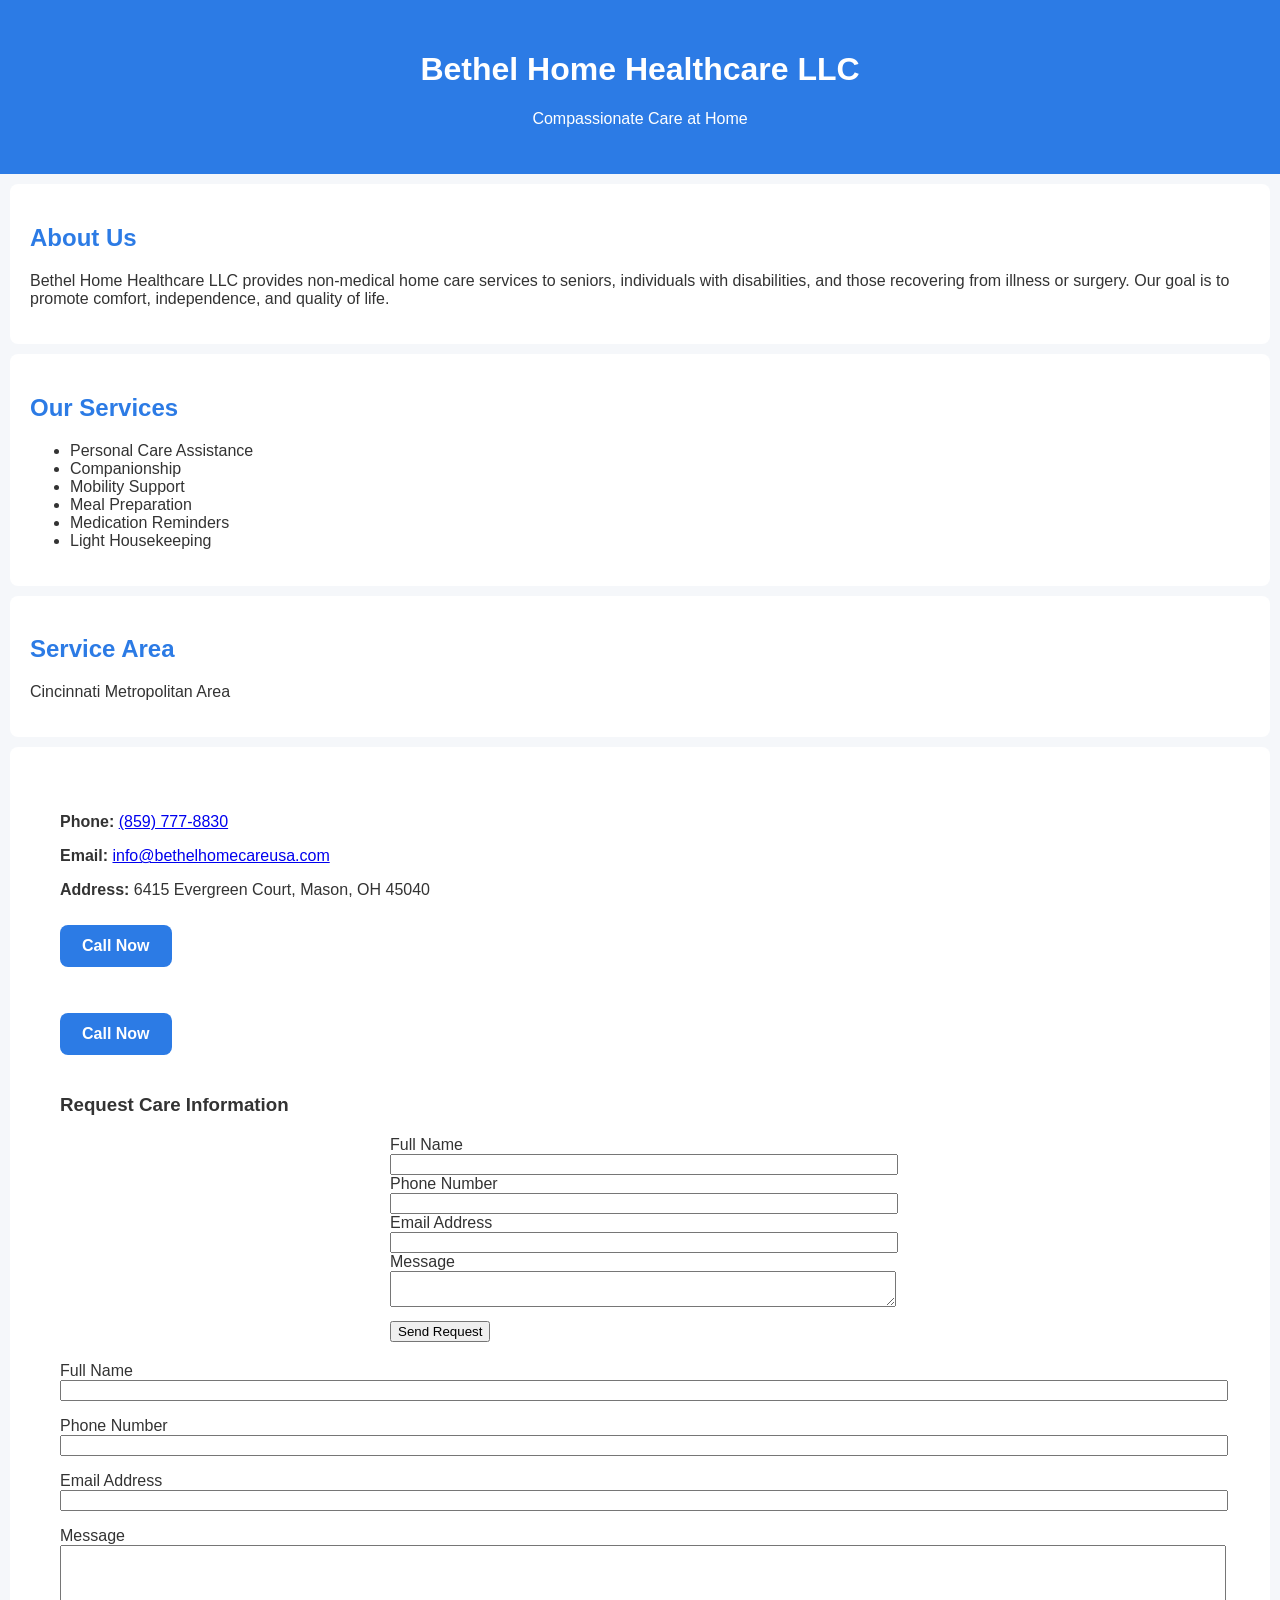
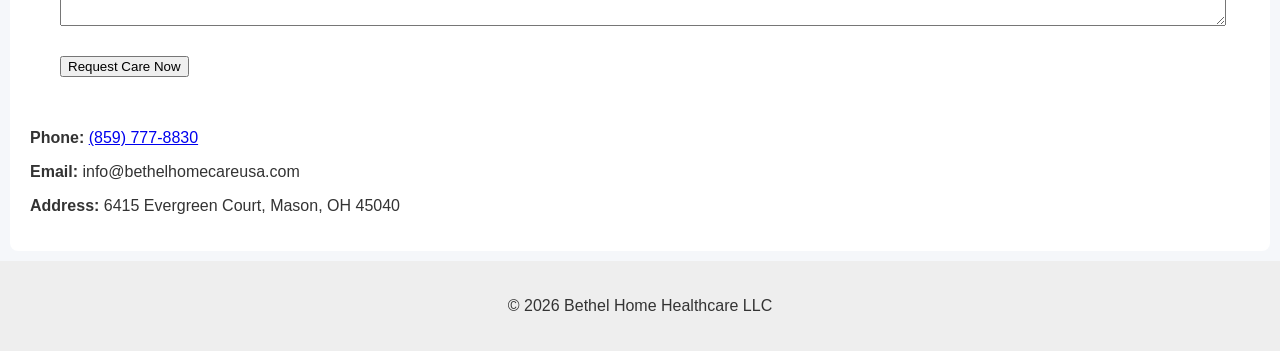
==== index.html @ e46cbc3d "Update index.html" ====
<!DOCTYPE html>
<html lang="en">
<head>
  <meta charset="UTF-8" />
  <meta name="viewport" content="width=device-width, initial-scale=1.0"/>
  <title>Bethel Home Healthcare LLC</title>
  <link rel="stylesheet" href="style.css" />
</head>
<body>

<header>
  <h1>Bethel Home Healthcare LLC</h1>
  <p>Compassionate Care at Home</p>
</header>

<section>
  <h2>About Us</h2>
  <p>
    Bethel Home Healthcare LLC provides non-medical home care services to seniors,
    individuals with disabilities, and those recovering from illness or surgery.
    Our goal is to promote comfort, independence, and quality of life.
  </p>
</section>

<section>
  <h2>Our Services</h2>
  <ul>
    <li>Personal Care Assistance</li>
    <li>Companionship</li>
    <li>Mobility Support</li>
    <li>Meal Preparation</li>
    <li>Medication Reminders</li>
    <li>Light Housekeeping</li>
  </ul>
</section>

<section>
  <h2>Service Area</h2>
  <p>Cincinnati Metropolitan Area</p>
</section>

<section>
  <section>
  <p><strong>Phone:</strong> <a href="tel:8597778830">(859) 777-8830</a></p>
<p><strong>Email:</strong> <a href="mailto:info@bethelhomecareusa.com">info@bethelhomecareusa.com</a></p>
<p><strong>Address:</strong> 6415 Evergreen Court, Mason, OH 45040</p>
<p><a class="call-button" href="tel:8597778830">Call Now</a></p>

  <p><a class="call-button" href="tel:8597778830">Call Now</a></p>

  <h3>Request Care Information</h3>
  <form name="contact" method="POST" data-netlify="true">
  <input type="hidden" name="form-name" value="contact">

  <label>Full Name</label>
  <input type="text" name="name" required>

  <label>Phone Number</label>
  <input type="text" name="phone">

  <label>Email Address</label>
  <input type="email" name="email" required>

  <label>Message</label>
  <textarea name="message" required></textarea>

  <button type="submit">Send Request</button>
</form>

    <p>
      <label>Full Name<br>
        <input type="text" name="name" required>
      </label>
    </p>

    <p>
      <label>Phone Number<br>
        <input type="tel" name="phone" required>
      </label>
    </p>

    <p>
      <label>Email Address<br>
        <input type="email" name="email">
      </label>
    </p>

    <p>
      <label>Message<br>
        <textarea name="message" rows="5" required></textarea>
      </label>
    </p>

    <p>
      <button type="submit">Request Care Now</button>
    </p>
  </form>
</section>
  <p><strong>Phone:</strong> <a href="tel:8597778830">(859) 777-8830</a></p>
  <p><strong>Email:</strong> info@bethelhomecareusa.com</p>
  <p><strong>Address:</strong> 6415 Evergreen Court, Mason, OH 45040</p>
</section>

<footer>
  <p>© 2026 Bethel Home Healthcare LLC</p>
</footer>

</body>
</html>
---- style.css ----
body {
  font-family: Arial, sans-serif;
  margin: 0;
  background: #f5f7fa;
  color: #333;
}

header {
  background: #2c7be5;
  color: white;
  padding: 30px;
  text-align: center;
}

section {
  padding: 20px;
  margin: 10px;
  background: white;
  border-radius: 8px;
}

h2 {
  color: #2c7be5;
}

footer {
  text-align: center;
  padding: 20px;
  background: #eee;
}
.call-button {
  display: inline-block;
  background: #2c7be5;
  color: white;
  text-decoration: none;
  padding: 12px 22px;
  border-radius: 8px;
  font-weight: bold;
  margin: 10px 0 20px;
}

.call-button:hover {
    background: #1f5fb8;
}
form {
    max-width: 500px;
    margin: 20px auto;
}

input, textarea {
    width: 100%;
}

button {
    margin-top: 10px;
}
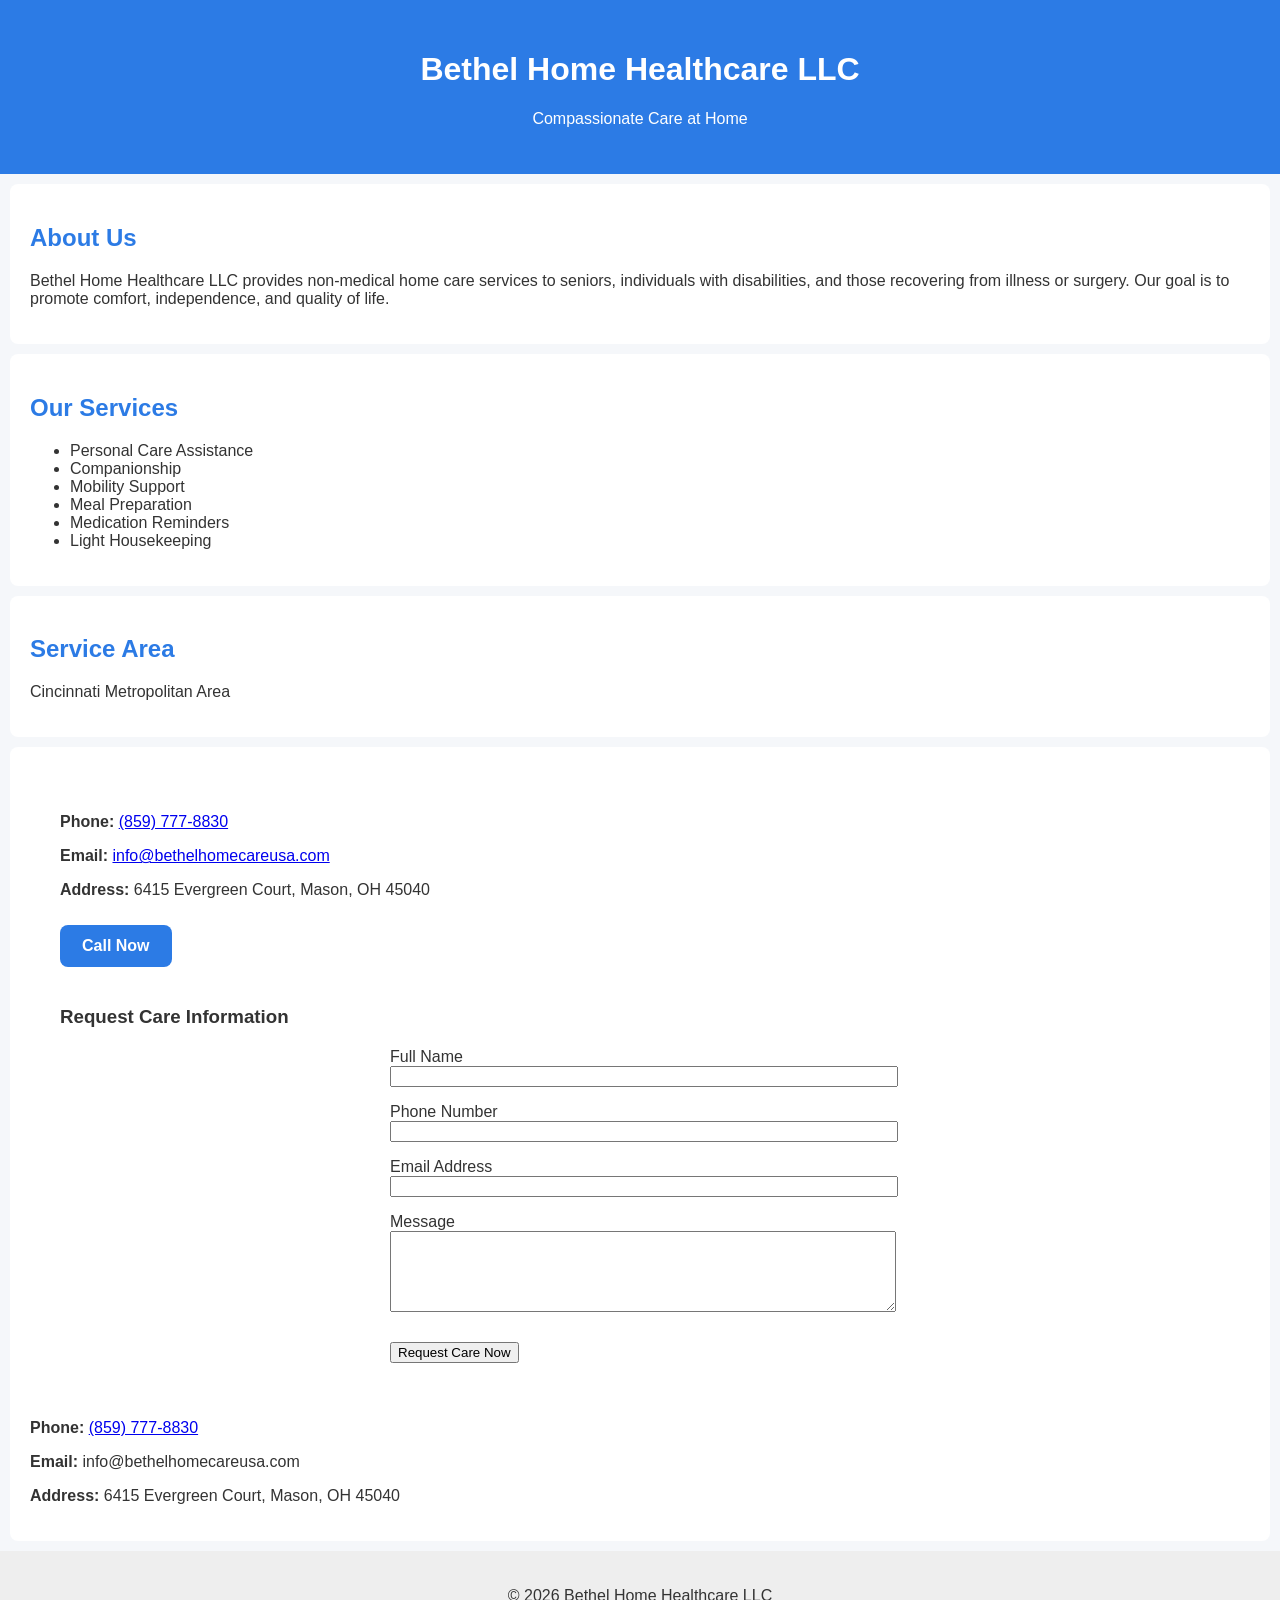
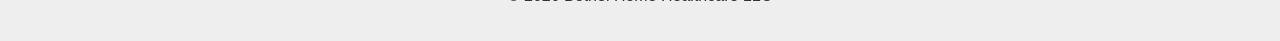
==== commit cd3fb776: "Update index.html" ====
--- a/index.html
+++ b/index.html
@@ -44,28 +44,11 @@
   <p><strong>Phone:</strong> <a href="tel:8597778830">(859) 777-8830</a></p>
 <p><strong>Email:</strong> <a href="mailto:info@bethelhomecareusa.com">info@bethelhomecareusa.com</a></p>
 <p><strong>Address:</strong> 6415 Evergreen Court, Mason, OH 45040</p>
-<p><a class="call-button" href="tel:8597778830">Call Now</a></p>
-
-  <p><a class="call-button" href="tel:8597778830">Call Now</a></p>
+<p><a class="call-button" href="tel:8597778830">Call Now</a>
 
   <h3>Request Care Information</h3>
   <form name="contact" method="POST" data-netlify="true">
   <input type="hidden" name="form-name" value="contact">
-
-  <label>Full Name</label>
-  <input type="text" name="name" required>
-
-  <label>Phone Number</label>
-  <input type="text" name="phone">
-
-  <label>Email Address</label>
-  <input type="email" name="email" required>
-
-  <label>Message</label>
-  <textarea name="message" required></textarea>
-
-  <button type="submit">Send Request</button>
-</form>
 
     <p>
       <label>Full Name<br>
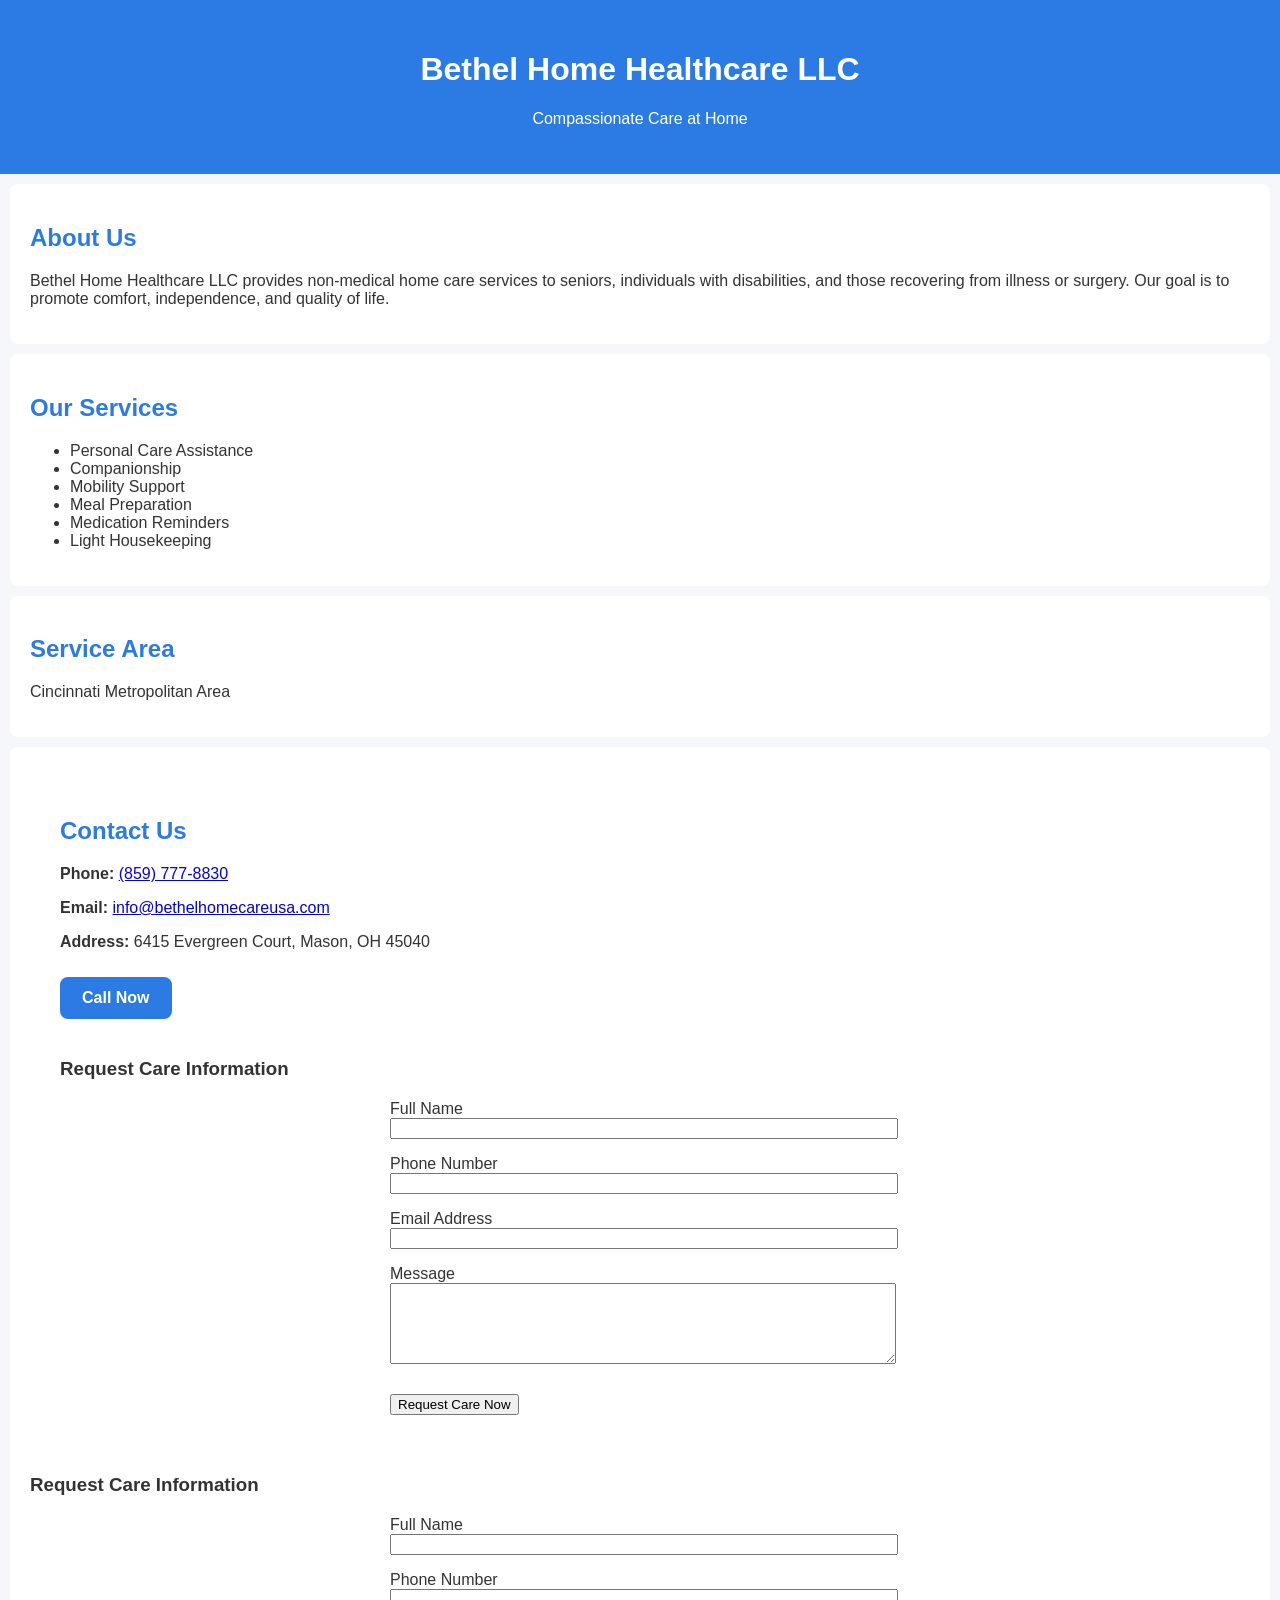
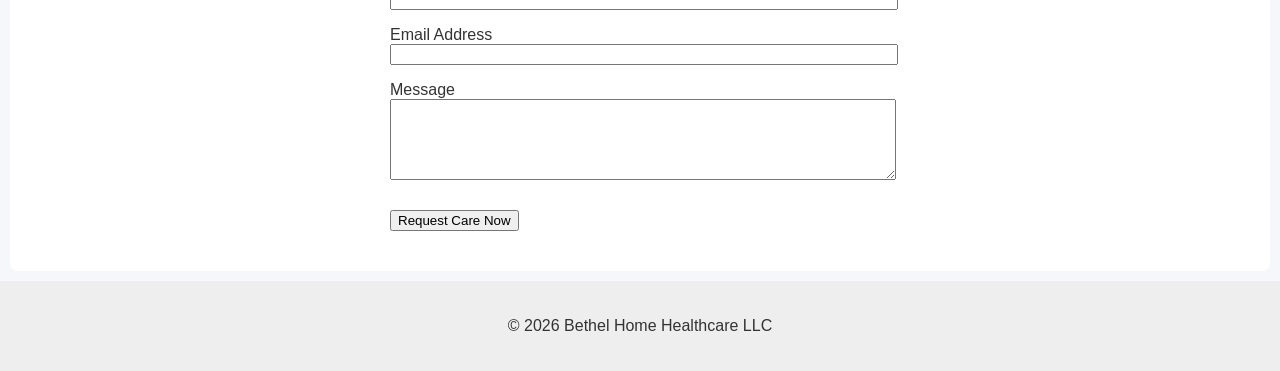
==== commit 99817387: "Update index.html" ====
--- a/index.html
+++ b/index.html
@@ -41,10 +41,47 @@
 
 <section>
   <section>
+  <h2>Contact Us</h2>
+
   <p><strong>Phone:</strong> <a href="tel:8597778830">(859) 777-8830</a></p>
-<p><strong>Email:</strong> <a href="mailto:info@bethelhomecareusa.com">info@bethelhomecareusa.com</a></p>
-<p><strong>Address:</strong> 6415 Evergreen Court, Mason, OH 45040</p>
-<p><a class="call-button" href="tel:8597778830">Call Now</a>
+  <p><strong>Email:</strong> <a href="mailto:info@bethelhomecareusa.com">info@bethelhomecareusa.com</a></p>
+  <p><strong>Address:</strong> 6415 Evergreen Court, Mason, OH 45040</p>
+
+  <p><a class="call-button" href="tel:8597778830">Call Now</a></p>
+
+  <h3>Request Care Information</h3>
+  <form name="contact" method="POST" data-netlify="true">
+    <input type="hidden" name="form-name" value="contact">
+
+    <p>
+      <label>Full Name<br>
+        <input type="text" name="name" required>
+      </label>
+    </p>
+
+    <p>
+      <label>Phone Number<br>
+        <input type="tel" name="phone" required>
+      </label>
+    </p>
+
+    <p>
+      <label>Email Address<br>
+        <input type="email" name="email">
+      </label>
+    </p>
+
+    <p>
+      <label>Message<br>
+        <textarea name="message" rows="5" required></textarea>
+      </label>
+    </p>
+
+    <p>
+      <button type="submit">Request Care Now</button>
+    </p>
+  </form>
+</section>
 
   <h3>Request Care Information</h3>
   <form name="contact" method="POST" data-netlify="true">
@@ -79,10 +116,7 @@
     </p>
   </form>
 </section>
-  <p><strong>Phone:</strong> <a href="tel:8597778830">(859) 777-8830</a></p>
-  <p><strong>Email:</strong> info@bethelhomecareusa.com</p>
-  <p><strong>Address:</strong> 6415 Evergreen Court, Mason, OH 45040</p>
-</section>
+  
 
 <footer>
   <p>© 2026 Bethel Home Healthcare LLC</p>
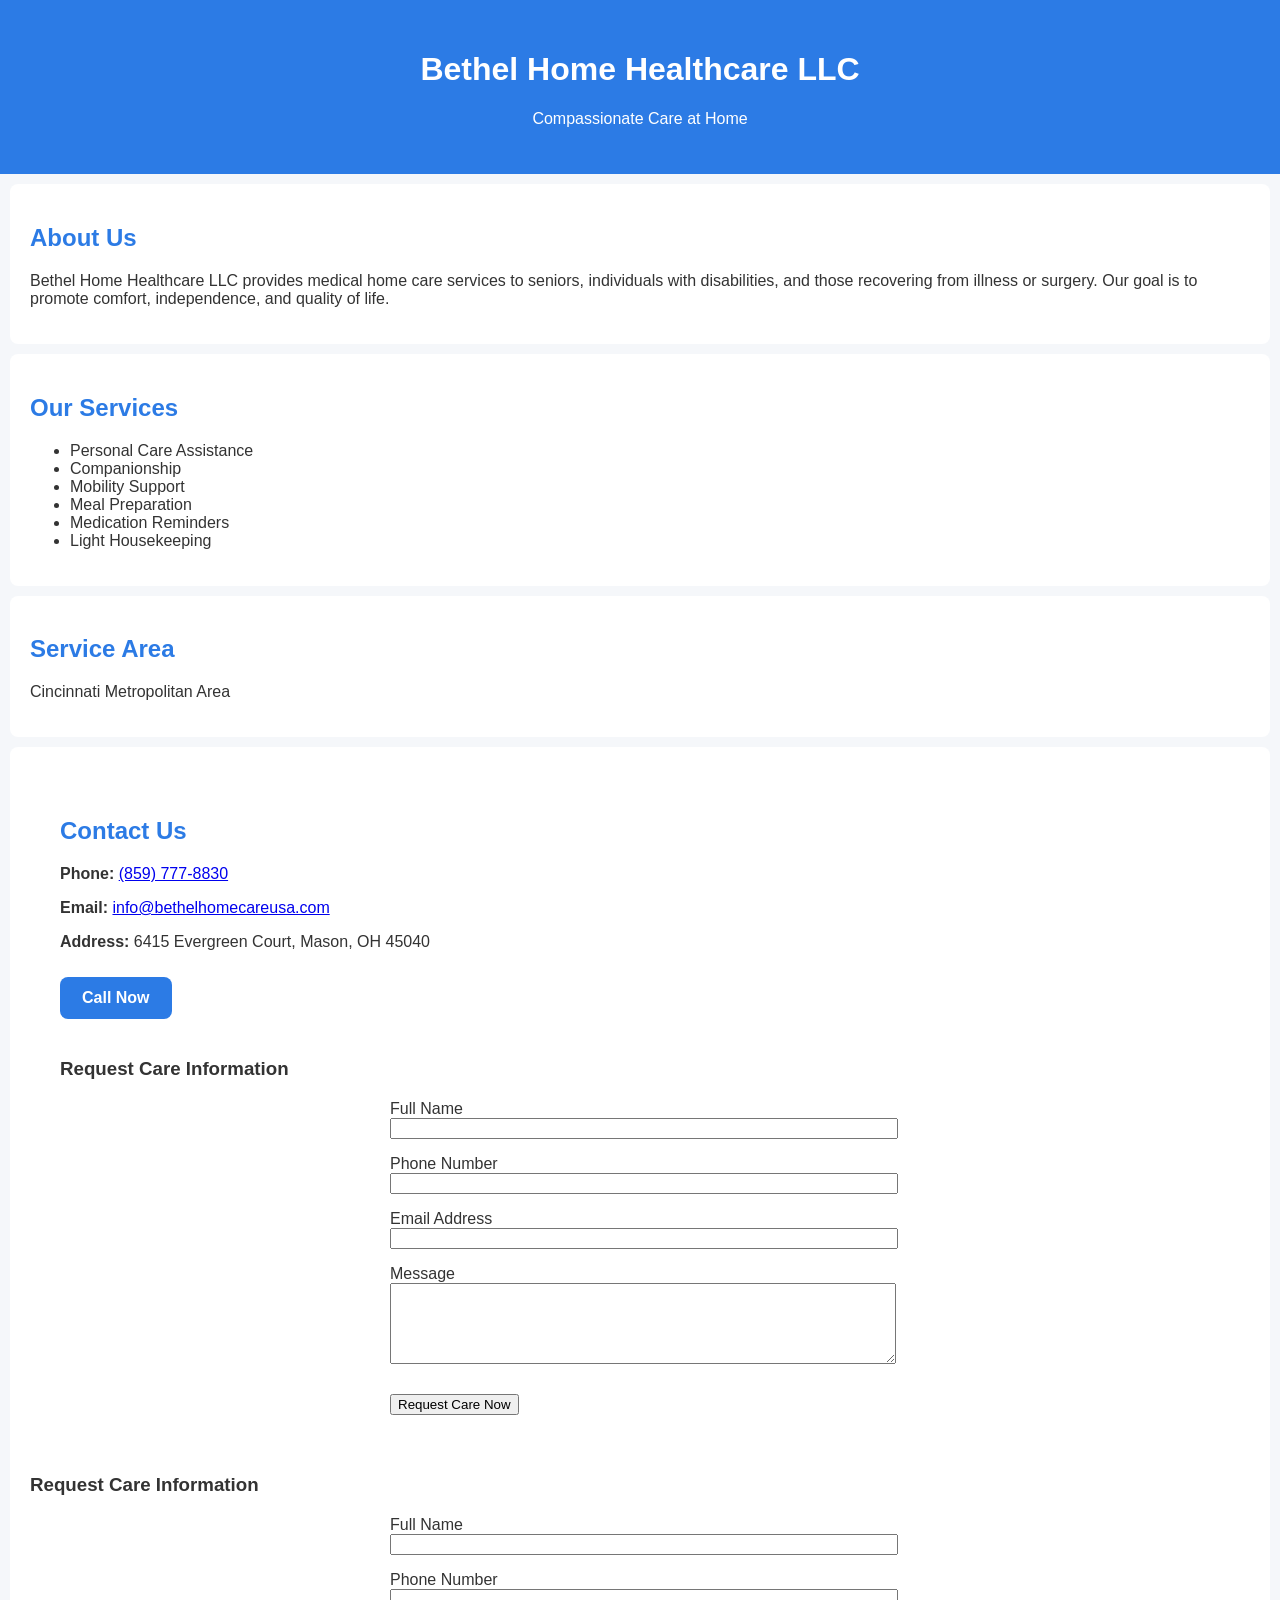
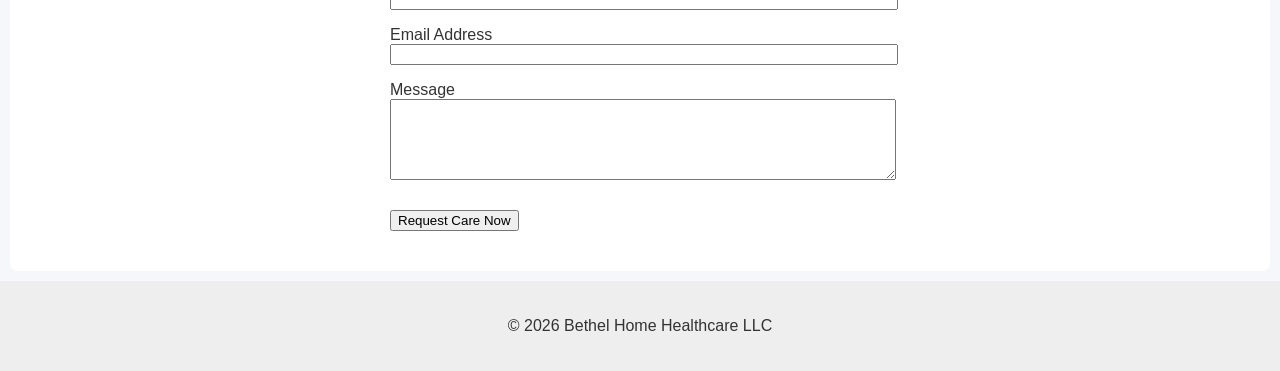
==== commit 4bf84b5f: "Update index.html" ====
--- a/index.html
+++ b/index.html
@@ -16,7 +16,7 @@
 <section>
   <h2>About Us</h2>
   <p>
-    Bethel Home Healthcare LLC provides non-medical home care services to seniors,
+    Bethel Home Healthcare LLC provides medical home care services to seniors,
     individuals with disabilities, and those recovering from illness or surgery.
     Our goal is to promote comfort, independence, and quality of life.
   </p>
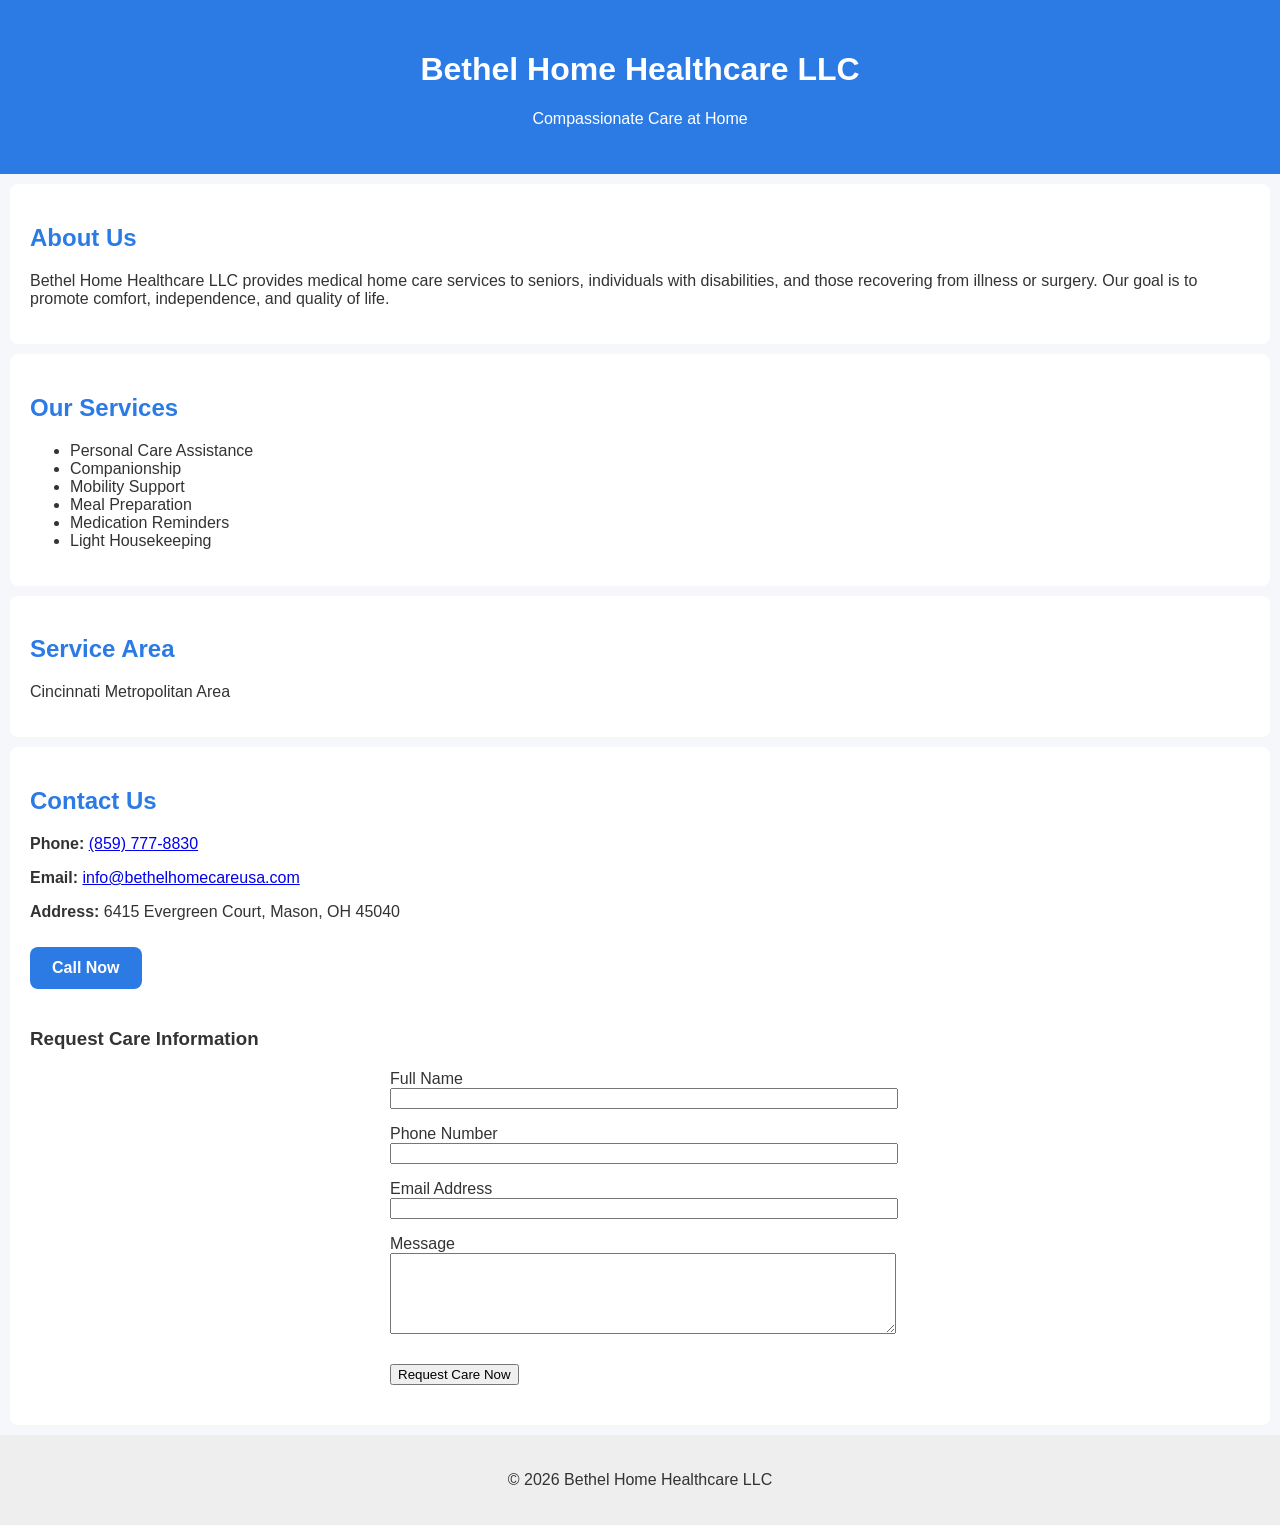
==== commit 0eb38ac8: "Update index.html" ====
--- a/index.html
+++ b/index.html
@@ -40,7 +40,7 @@
 </section>
 
 <section>
-  <section>
+  
   <h2>Contact Us</h2>
 
   <p><strong>Phone:</strong> <a href="tel:8597778830">(859) 777-8830</a></p>
@@ -83,39 +83,7 @@
   </form>
 </section>
 
-  <h3>Request Care Information</h3>
-  <form name="contact" method="POST" data-netlify="true">
-  <input type="hidden" name="form-name" value="contact">
 
-    <p>
-      <label>Full Name<br>
-        <input type="text" name="name" required>
-      </label>
-    </p>
-
-    <p>
-      <label>Phone Number<br>
-        <input type="tel" name="phone" required>
-      </label>
-    </p>
-
-    <p>
-      <label>Email Address<br>
-        <input type="email" name="email">
-      </label>
-    </p>
-
-    <p>
-      <label>Message<br>
-        <textarea name="message" rows="5" required></textarea>
-      </label>
-    </p>
-
-    <p>
-      <button type="submit">Request Care Now</button>
-    </p>
-  </form>
-</section>
   
 
 <footer>
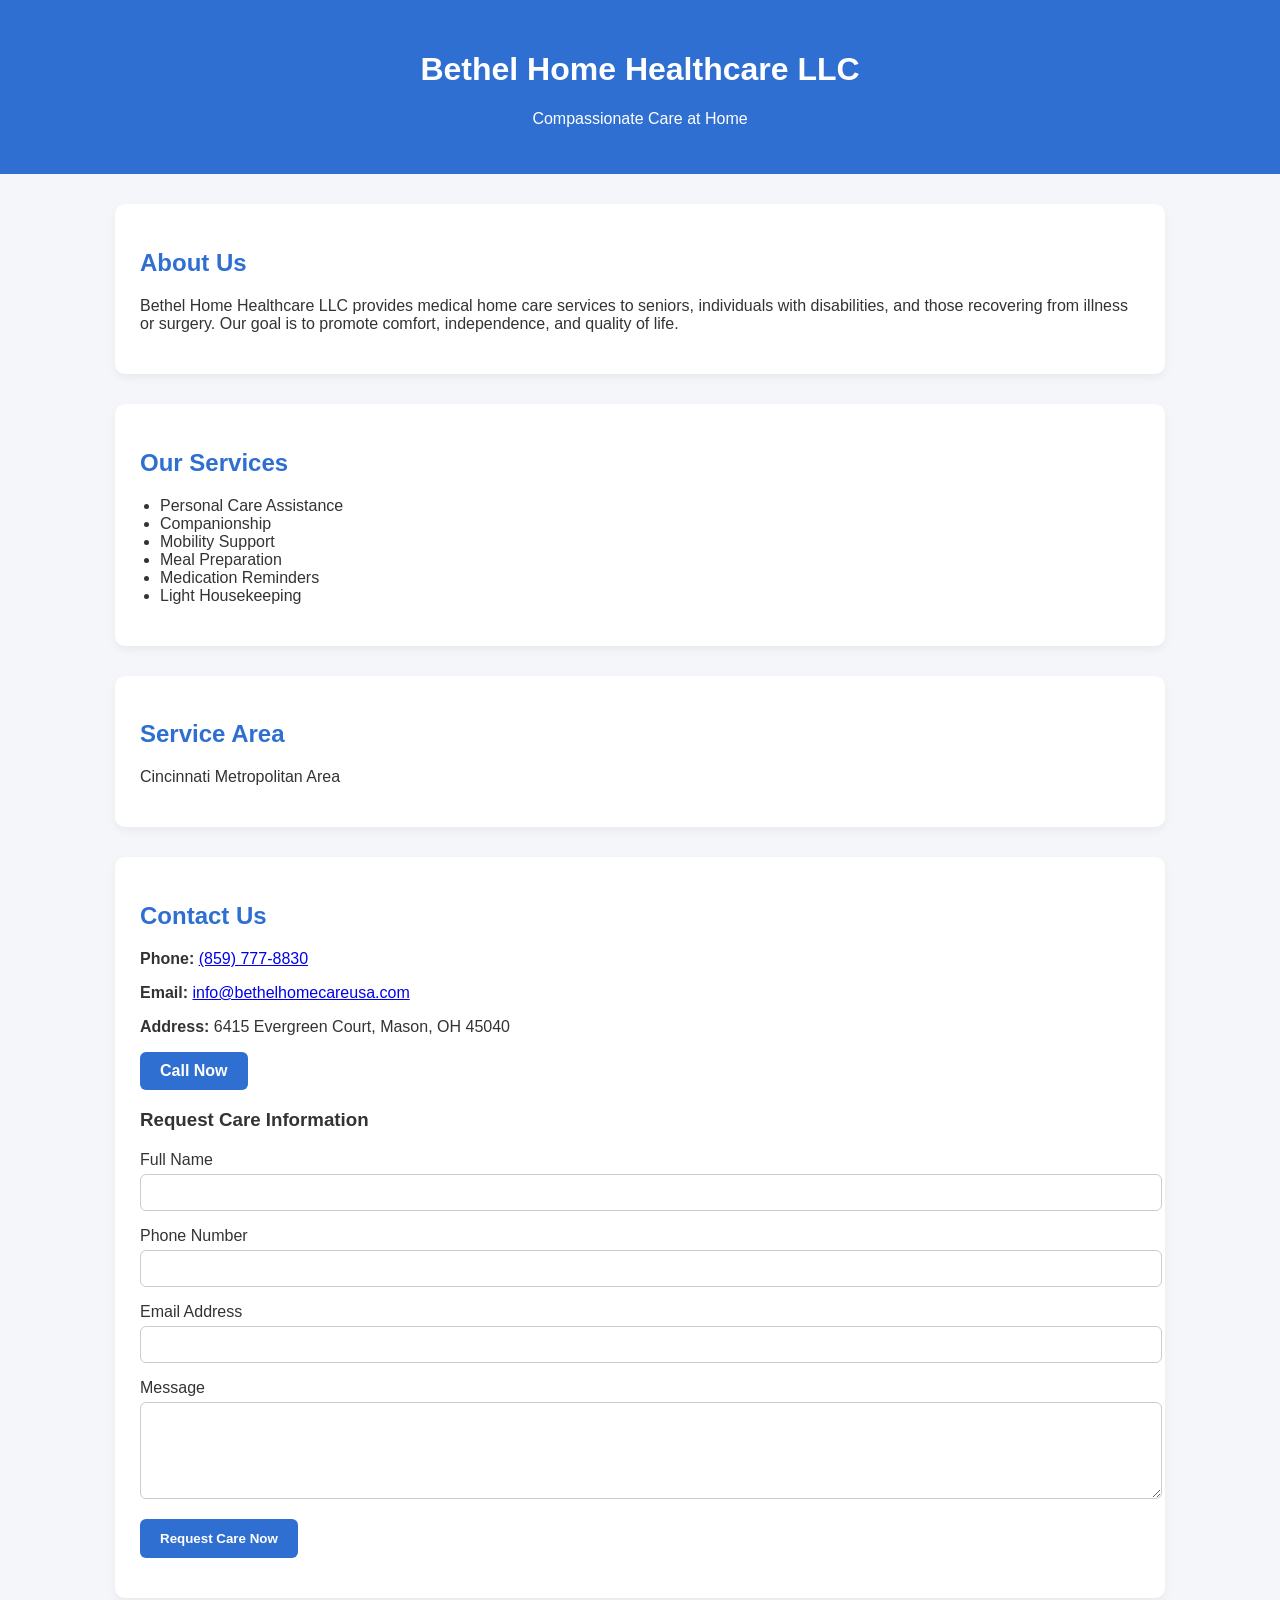
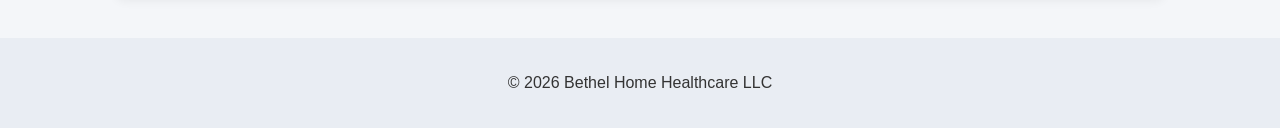
==== commit 9cdfbded: "Update index.html" ====
--- a/index.html
+++ b/index.html
@@ -50,7 +50,7 @@
   <p><a class="call-button" href="tel:8597778830">Call Now</a></p>
 
   <h3>Request Care Information</h3>
-  <form name="contact" method="POST" data-netlify="true">
+  <form name="contact" method="POST" data-netlify="true" action="/thank-you.html">
     <input type="hidden" name="form-name" value="contact">
 
     <p>
--- a/style.css
+++ b/style.css
@@ -1,56 +1,82 @@
 body {
-  font-family: Arial, sans-serif;
-  margin: 0;
-  background: #f5f7fa;
-  color: #333;
+    font-family: Arial, sans-serif;
+    margin: 0;
+    background-color: #f4f6f9;
+    color: #333;
 }
 
 header {
-  background: #2c7be5;
-  color: white;
-  padding: 30px;
-  text-align: center;
+    background: #2e6fd1;
+    color: white;
+    text-align: center;
+    padding: 30px 20px;
 }
 
 section {
-  padding: 20px;
-  margin: 10px;
-  background: white;
-  border-radius: 8px;
+    background: white;
+    margin: 30px auto;
+    padding: 25px;
+    width: 90%;
+    max-width: 1000px;
+    border-radius: 10px;
+    box-shadow: 0 4px 10px rgba(0,0,0,0.05);
 }
 
 h2 {
-  color: #2c7be5;
+    color: #2e6fd1;
 }
 
-footer {
-  text-align: center;
-  padding: 20px;
-  background: #eee;
+ul {
+    padding-left: 20px;
 }
+
 .call-button {
-  display: inline-block;
-  background: #2c7be5;
-  color: white;
-  text-decoration: none;
-  padding: 12px 22px;
-  border-radius: 8px;
-  font-weight: bold;
-  margin: 10px 0 20px;
+    display: inline-block;
+    background: #2e6fd1;
+    color: white;
+    padding: 10px 20px;
+    border-radius: 6px;
+    text-decoration: none;
+    font-weight: bold;
 }
 
 .call-button:hover {
-    background: #1f5fb8;
+    background: #1f52a3;
 }
+
 form {
-    max-width: 500px;
-    margin: 20px auto;
+    margin-top: 20px;
+}
+
+form p {
+    margin-bottom: 15px;
 }
 
 input, textarea {
     width: 100%;
+    padding: 10px;
+    border-radius: 6px;
+    border: 1px solid #ccc;
+    margin-top: 5px;
 }
 
 button {
-    margin-top: 10px;
+    background: #2e6fd1;
+    color: white;
+    padding: 12px 20px;
+    border: none;
+    border-radius: 6px;
+    font-weight: bold;
+    cursor: pointer;
 }
+
+button:hover {
+    background: #1f52a3;
+}
+
+footer {
+    text-align: center;
+    padding: 20px;
+    background: #e9edf3;
+    margin-top: 40px;
+}
